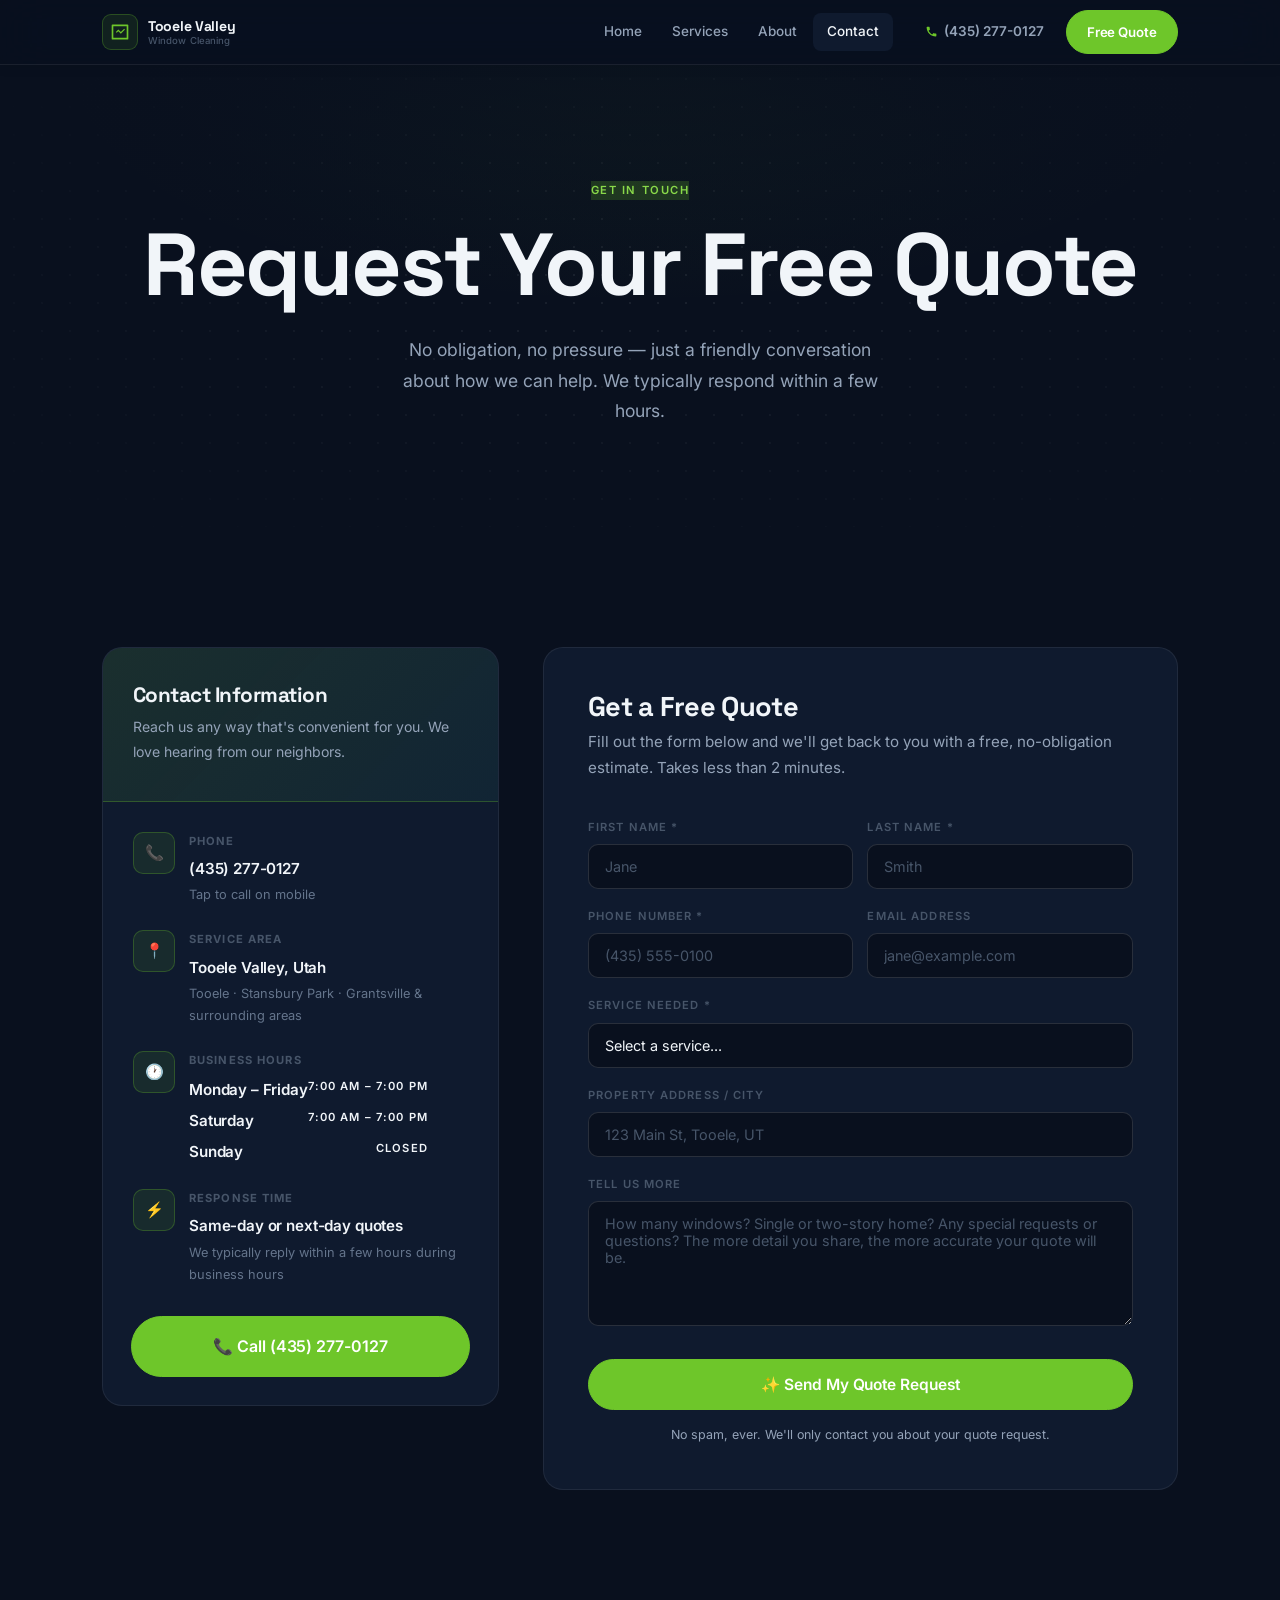
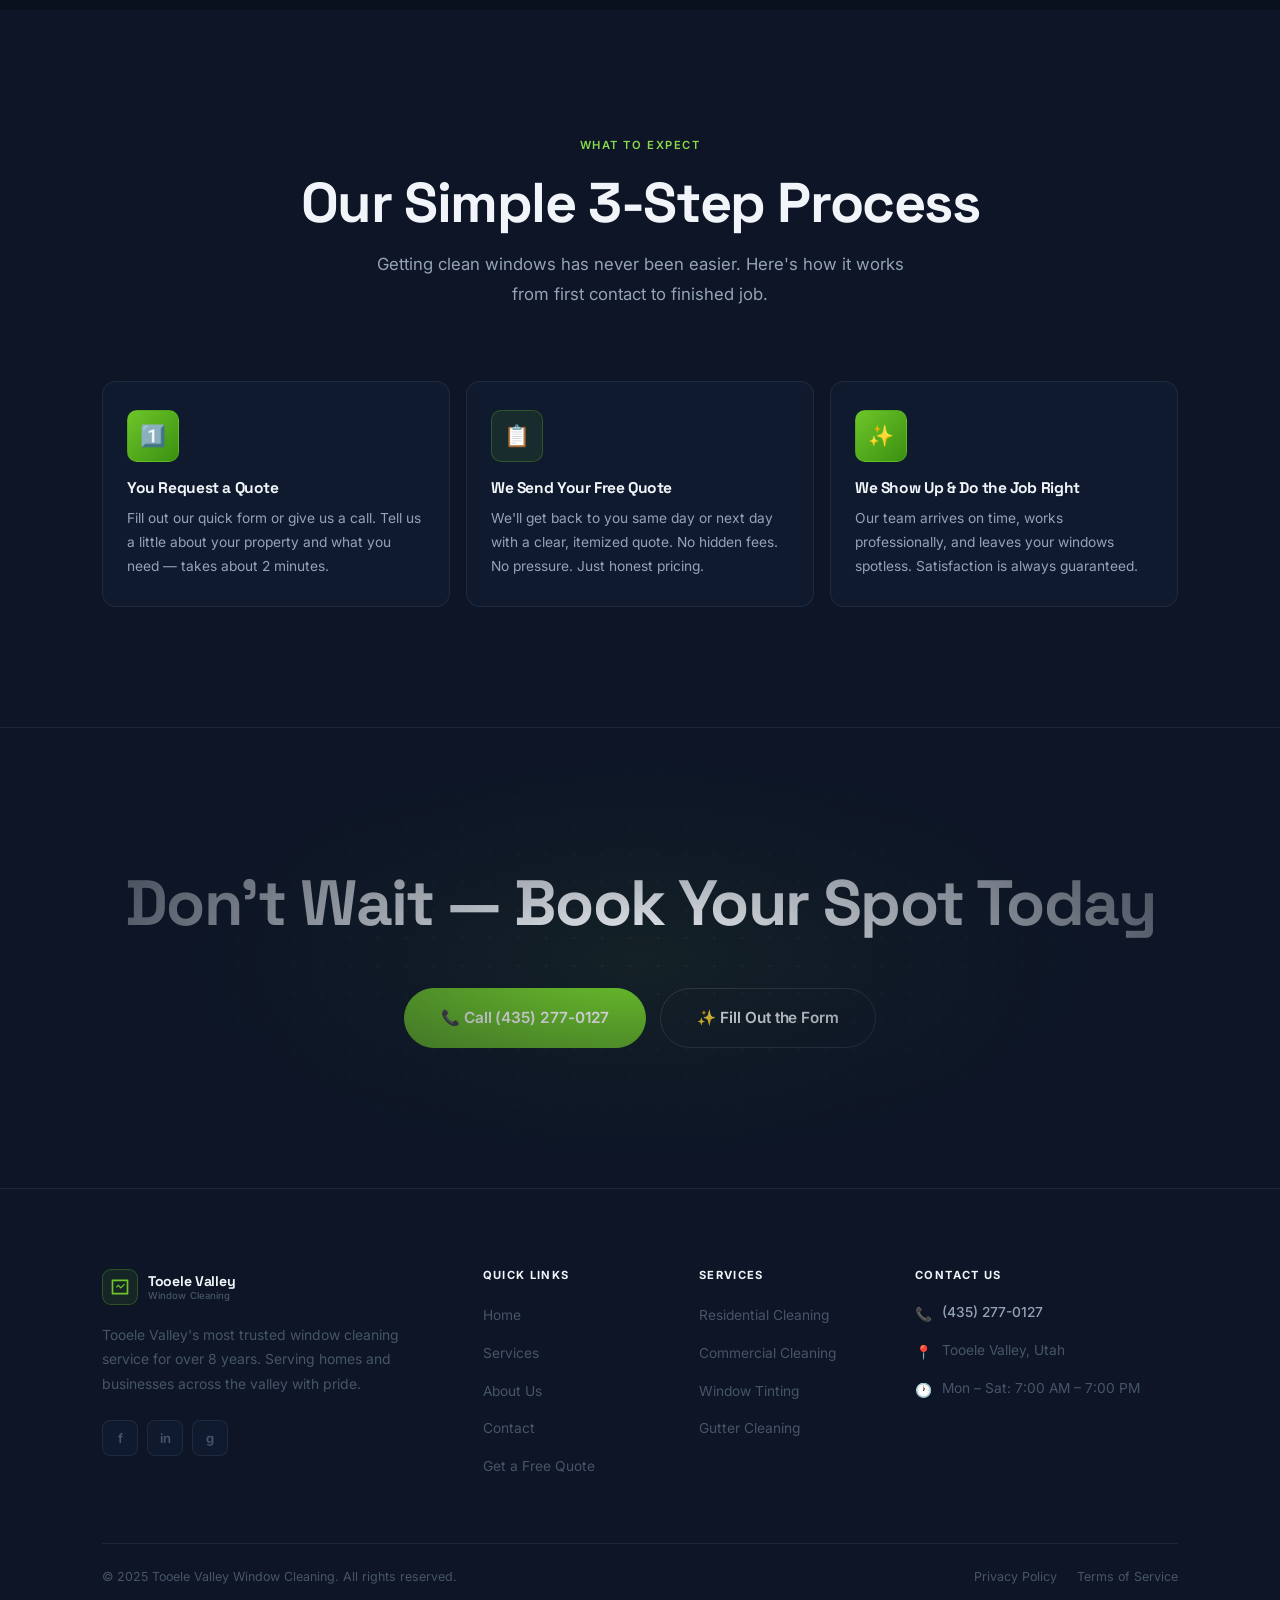
==== contact.html @ faf17f8b "Initial commit" ====
<!DOCTYPE html>
<html lang="en">
<head>
  <meta charset="UTF-8" />
  <meta name="viewport" content="width=device-width, initial-scale=1.0" />
  <title>Contact & Free Quote | Tooele Valley Window Cleaning</title>
  <meta name="description" content="Request a free window cleaning quote in Tooele Valley, Utah. Call (435) 277-0127 or fill out our quick form. Mon–Sat 7am–7pm. Licensed & insured." />
  <link rel="icon" type="image/svg+xml" href="favicon.svg" />
  <link rel="stylesheet" href="css/style.css" />
  <link rel="preconnect" href="https://fonts.googleapis.com" />
  <link rel="preconnect" href="https://fonts.gstatic.com" crossorigin />
  <link href="https://fonts.googleapis.com/css2?family=Space+Grotesk:wght@400;500;600;700&family=Inter:wght@300;400;500;600&display=swap" rel="stylesheet" />
</head>
<body>

  <!-- ============ NAVBAR ============ -->
  <header class="navbar">
    <div class="container nav-inner">
      <a href="index.html" class="nav-logo">
        <div class="logo-icon">
          <svg viewBox="0 0 24 24" xmlns="http://www.w3.org/2000/svg">
            <path d="M21 3H3a1 1 0 00-1 1v16a1 1 0 001 1h18a1 1 0 001-1V4a1 1 0 00-1-1zm-1 16H4V5h16v14zM7 12l3-3 3 3 4-4 1 1-5 5-3-3-2 2-1-1z"/>
          </svg>
        </div>
        <div class="logo-text">
          <span class="logo-name">Tooele Valley</span>
          <span class="logo-sub">Window Cleaning</span>
        </div>
      </a>

      <nav class="nav-links">
        <a href="index.html">Home</a>
        <a href="services.html">Services</a>
        <a href="about.html">About</a>
        <a href="contact.html" class="active">Contact</a>
      </nav>

      <div class="nav-cta">
        <a href="tel:4352770127" class="nav-phone">
          <svg viewBox="0 0 24 24"><path d="M6.6 10.8c1.4 2.8 3.8 5.1 6.6 6.6l2.2-2.2c.3-.3.7-.4 1-.2 1.1.4 2.3.6 3.6.6.6 0 1 .4 1 1V20c0 .6-.4 1-1 1-9.4 0-17-7.6-17-17 0-.6.4-1 1-1h3.5c.6 0 1 .4 1 1 0 1.3.2 2.5.6 3.6.1.3 0 .7-.2 1L6.6 10.8z"/></svg>
          (435) 277-0127
        </a>
        <a href="contact.html" class="btn btn-primary btn-sm">Free Quote</a>
      </div>

      <button class="hamburger" aria-label="Toggle menu">
        <span></span><span></span><span></span>
      </button>
    </div>

    <nav class="mobile-nav">
      <a href="index.html">Home</a>
      <a href="services.html">Services</a>
      <a href="about.html">About</a>
      <a href="contact.html" class="active">Contact</a>
      <div class="mobile-cta">
        <a href="contact.html" class="btn btn-primary">Get a Free Quote</a>
        <a href="tel:4352770127" class="btn btn-outline">📞 (435) 277-0127</a>
      </div>
    </nav>
  </header>

  <!-- ============ PAGE HERO ============ -->
  <section class="page-hero">
    <div class="container">
      <div class="label-tag" style="background:rgba(110,198,42,0.2);color:#89d94a;">Get in Touch</div>
      <h1>Request Your Free Quote</h1>
      <p>No obligation, no pressure — just a friendly conversation about how we can help. We typically respond within a few hours.</p>
    </div>
  </section>

  <!-- ============ CONTACT SECTION ============ -->
  <section class="section">
    <div class="container">
      <div class="contact-layout">

        <!-- Contact Info Card -->
        <div class="contact-info-card fade-up">
          <div class="contact-info-header">
            <h3>Contact Information</h3>
            <p>Reach us any way that's convenient for you. We love hearing from our neighbors.</p>
          </div>

          <div class="contact-info-body">

            <div class="contact-info-item">
              <div class="contact-info-icon">📞</div>
              <div class="contact-info-text">
                <strong>Phone</strong>
                <a href="tel:4352770127">(435) 277-0127</a>
                <div style="font-size:0.8rem;color:#64748b;margin-top:2px;">Tap to call on mobile</div>
              </div>
            </div>

            <div class="contact-info-item">
              <div class="contact-info-icon">📍</div>
              <div class="contact-info-text">
                <strong>Service Area</strong>
                <span>Tooele Valley, Utah</span>
                <div style="font-size:0.8rem;color:#64748b;margin-top:2px;">Tooele · Stansbury Park · Grantsville &amp; surrounding areas</div>
              </div>
            </div>

            <div class="contact-info-item">
              <div class="contact-info-icon">🕐</div>
              <div class="contact-info-text">
                <strong>Business Hours</strong>
                <ul class="contact-hours-list" style="margin-top:6px;">
                  <li><span>Monday – Friday</span> <strong>7:00 AM – 7:00 PM</strong></li>
                  <li><span>Saturday</span> <strong>7:00 AM – 7:00 PM</strong></li>
                  <li><span>Sunday</span> <strong>Closed</strong></li>
                </ul>
              </div>
            </div>

            <div class="contact-info-item">
              <div class="contact-info-icon">⚡</div>
              <div class="contact-info-text">
                <strong>Response Time</strong>
                <span>Same-day or next-day quotes</span>
                <div style="font-size:0.8rem;color:#64748b;margin-top:2px;">We typically reply within a few hours during business hours</div>
              </div>
            </div>

          </div>

          <!-- Quick call CTA -->
          <div style="padding:0 28px 28px;">
            <a href="tel:4352770127" class="btn btn-primary" style="width:100%;justify-content:center;font-size:1rem;padding:16px;">
              📞 Call (435) 277-0127
            </a>
          </div>
        </div>

        <!-- Quote Form -->
        <div class="contact-form-card fade-up">
          <h3>Get a Free Quote</h3>
          <p>Fill out the form below and we'll get back to you with a free, no-obligation estimate. Takes less than 2 minutes.</p>

          <form id="quoteForm" novalidate>

            <div class="form-row">
              <div class="form-group">
                <label for="firstName">First Name *</label>
                <input type="text" id="firstName" name="firstName" placeholder="Jane" required />
              </div>
              <div class="form-group">
                <label for="lastName">Last Name *</label>
                <input type="text" id="lastName" name="lastName" placeholder="Smith" required />
              </div>
            </div>

            <div class="form-row">
              <div class="form-group">
                <label for="phone">Phone Number *</label>
                <input type="tel" id="phone" name="phone" placeholder="(435) 555-0100" required />
              </div>
              <div class="form-group">
                <label for="email">Email Address</label>
                <input type="email" id="email" name="email" placeholder="jane@example.com" />
              </div>
            </div>

            <div class="form-group">
              <label for="service">Service Needed *</label>
              <select id="service" name="service" required>
                <option value="" disabled selected>Select a service...</option>
                <option value="residential">Residential Window Cleaning</option>
                <option value="commercial">Commercial Window Cleaning</option>
                <option value="tinting">Window Tinting</option>
                <option value="gutters">Gutter Cleaning</option>
                <option value="multiple">Multiple Services</option>
                <option value="other">Not Sure / Other</option>
              </select>
            </div>

            <div class="form-group">
              <label for="address">Property Address / City</label>
              <input type="text" id="address" name="address" placeholder="123 Main St, Tooele, UT" />
            </div>

            <div class="form-group">
              <label for="message">Tell Us More</label>
              <textarea id="message" name="message" placeholder="How many windows? Single or two-story home? Any special requests or questions? The more detail you share, the more accurate your quote will be."></textarea>
            </div>

            <button type="submit" class="btn btn-primary form-submit">
              ✨ Send My Quote Request
            </button>

            <p style="font-size:0.78rem;color:#94a3b8;text-align:center;margin-top:14px;">
              No spam, ever. We'll only contact you about your quote request.
            </p>

          </form>

          <!-- Success Message -->
          <div id="formSuccess" class="form-success">
            <div class="success-icon">✓</div>
            <h3>Quote Request Sent!</h3>
            <p>Thanks for reaching out! We've received your request and will get back to you within a few hours during business hours.</p>
            <p style="margin-top:12px;">Or if you'd prefer to talk right now:</p>
            <a href="tel:4352770127" class="btn btn-primary btn-lg" style="margin-top:16px;">📞 Call (435) 277-0127</a>
          </div>
        </div>

      </div>
    </div>
  </section>

  <!-- ============ WHY CONTACT US ============ -->
  <section class="section section-alt">
    <div class="container">
      <div class="section-header fade-up">
        <div class="label-tag">What to Expect</div>
        <h2>Our Simple 3-Step Process</h2>
        <p>Getting clean windows has never been easier. Here's how it works from first contact to finished job.</p>
      </div>

      <div class="features-grid" style="grid-template-columns: repeat(3, 1fr);">
        <div class="feature-card fade-up fade-up-delay-1">
          <div class="feature-icon" style="background:linear-gradient(135deg,#6ec62a,#3a9010);">1️⃣</div>
          <h3>You Request a Quote</h3>
          <p>Fill out our quick form or give us a call. Tell us a little about your property and what you need — takes about 2 minutes.</p>
        </div>
        <div class="feature-card fade-up fade-up-delay-2">
          <div class="feature-icon">📋</div>
          <h3>We Send Your Free Quote</h3>
          <p>We'll get back to you same day or next day with a clear, itemized quote. No hidden fees. No pressure. Just honest pricing.</p>
        </div>
        <div class="feature-card fade-up fade-up-delay-3">
          <div class="feature-icon" style="background:linear-gradient(135deg,#6ec62a,#3a9010);">✨</div>
          <h3>We Show Up &amp; Do the Job Right</h3>
          <p>Our team arrives on time, works professionally, and leaves your windows spotless. Satisfaction is always guaranteed.</p>
        </div>
      </div>
    </div>
  </section>

  <!-- ============ CTA BANNER ============ -->
  <section class="cta-banner">
    <div class="container">
      <div class="fade-up">
        <h2>Don't Wait — Book Your Spot Today</h2>
        <p>Our schedule fills up fast, especially in spring and fall. Lock in your cleaning now and enjoy crystal-clear windows all season long.</p>
        <div class="cta-buttons">
          <a href="tel:4352770127" class="btn btn-primary btn-lg">📞 Call (435) 277-0127</a>
          <a href="#quoteForm" class="btn btn-secondary btn-lg">✨ Fill Out the Form</a>
        </div>
      </div>
    </div>
  </section>

  <!-- ============ FOOTER ============ -->
  <footer class="footer">
    <div class="container">
      <div class="footer-grid">
        <div class="footer-brand">
          <a href="index.html" class="nav-logo">
            <div class="logo-icon">
              <svg viewBox="0 0 24 24" xmlns="http://www.w3.org/2000/svg">
                <path d="M21 3H3a1 1 0 00-1 1v16a1 1 0 001 1h18a1 1 0 001-1V4a1 1 0 00-1-1zm-1 16H4V5h16v14zM7 12l3-3 3 3 4-4 1 1-5 5-3-3-2 2-1-1z"/>
              </svg>
            </div>
            <div class="logo-text">
              <span class="logo-name">Tooele Valley</span>
              <span class="logo-sub">Window Cleaning</span>
            </div>
          </a>
          <p>Tooele Valley's most trusted window cleaning service for over 8 years. Serving homes and businesses across the valley with pride.</p>
          <div class="footer-social">
            <a href="#" aria-label="Facebook">f</a>
            <a href="#" aria-label="Instagram">in</a>
            <a href="#" aria-label="Google">g</a>
          </div>
        </div>

        <div class="footer-col">
          <h4>Quick Links</h4>
          <ul class="footer-links">
            <li><a href="index.html">Home</a></li>
            <li><a href="services.html">Services</a></li>
            <li><a href="about.html">About Us</a></li>
            <li><a href="contact.html">Contact</a></li>
            <li><a href="contact.html">Get a Free Quote</a></li>
          </ul>
        </div>

        <div class="footer-col">
          <h4>Services</h4>
          <ul class="footer-links">
            <li><a href="services.html#residential">Residential Cleaning</a></li>
            <li><a href="services.html#commercial">Commercial Cleaning</a></li>
            <li><a href="services.html#tinting">Window Tinting</a></li>
            <li><a href="services.html#gutters">Gutter Cleaning</a></li>
          </ul>
        </div>

        <div class="footer-col">
          <h4>Contact Us</h4>
          <ul class="footer-contact-list">
            <li class="footer-contact-item">
              <span class="icon">📞</span>
              <span><a href="tel:4352770127">(435) 277-0127</a></span>
            </li>
            <li class="footer-contact-item">
              <span class="icon">📍</span>
              <span>Tooele Valley, Utah</span>
            </li>
            <li class="footer-contact-item">
              <span class="icon">🕐</span>
              <span>Mon – Sat: 7:00 AM – 7:00 PM</span>
            </li>
          </ul>
        </div>
      </div>
    </div>

    <div class="footer-bottom">
      <div class="container footer-bottom-inner">
        <p>© 2025 Tooele Valley Window Cleaning. All rights reserved.</p>
        <div class="footer-bottom-links">
          <a href="#">Privacy Policy</a>
          <a href="#">Terms of Service</a>
        </div>
      </div>
    </div>
  </footer>

  <a href="tel:4352770127" class="float-call-btn" aria-label="Call us now">📞</a>

  <script src="js/main.js"></script>
</body>
</html>
---- css/style.css ----
/* ================================================
   TOOELE VALLEY WINDOW CLEANING
   Patchwebdesign.org-inspired redesign
   Dark mode · Space Grotesk · Lime accent · Dot grid
   ================================================ */

@import url('https://fonts.googleapis.com/css2?family=Space+Grotesk:wght@400;500;600;700&family=Inter:wght@300;400;500;600&display=swap');

/* ================================================
   VARIABLES
   ================================================ */
:root {
  /* Dark backgrounds */
  --bg:       #09101e;
  --bg-2:     #0d1526;
  --card:     #0f1a2e;
  --card-h:   #141f38;
  --card-2:   #111928;

  /* Borders */
  --b:        rgba(255,255,255,0.07);
  --b-h:      rgba(255,255,255,0.13);
  --b-lime:   rgba(110,198,42,0.28);

  /* Text */
  --t1:       #f1f5f9;
  --t2:       #94a3b8;
  --t3:       #475569;

  /* Lime accent */
  --lime:     #6ec62a;
  --lime-l:   #89d94a;
  --lime-d:   #58a01f;
  --lime-10:  rgba(110,198,42,0.10);
  --lime-20:  rgba(110,198,42,0.20);

  /* Shadows */
  --sh:       0 4px 24px rgba(0,0,0,0.5);
  --sh-lg:    0 16px 48px rgba(0,0,0,0.6);

  /* Misc */
  --ease:     cubic-bezier(0.4,0,0.2,1);
  --t:        all 0.2s var(--ease);
  --r:        10px;
  --r-lg:     14px;
  --r-xl:     20px;
}

/* ================================================
   RESET & BASE
   ================================================ */
*, *::before, *::after { box-sizing: border-box; margin: 0; padding: 0; }
html { scroll-behavior: smooth; }
body {
  font-family: 'Inter', -apple-system, sans-serif;
  font-size: 16px;
  line-height: 1.72;
  color: var(--t2);
  background: var(--bg);
  overflow-x: hidden;
  -webkit-font-smoothing: antialiased;
}
img { max-width: 100%; display: block; }
a { text-decoration: none; color: inherit; }
ul { list-style: none; }

/* ================================================
   TYPOGRAPHY
   ================================================ */
h1, h2, h3, h4 {
  font-family: 'Space Grotesk', sans-serif;
  font-weight: 700;
  line-height: 1.12;
  letter-spacing: -0.025em;
  color: var(--t1);
}

h1 { font-size: clamp(2.6rem, 7vw, 5.5rem); }
h2 { font-size: clamp(1.9rem, 4.5vw, 3.5rem); }
h3 { font-size: clamp(1.1rem, 2vw, 1.35rem); }

p { color: var(--t2); line-height: 1.75; }

/* Gradient headline text — lime to teal */
.grad {
  background: linear-gradient(135deg, #89d94a 0%, #6ec62a 40%, #34d399 100%);
  -webkit-background-clip: text;
  -webkit-text-fill-color: transparent;
  background-clip: text;
}

/* ================================================
   LAYOUT
   ================================================ */
.container { max-width: 1140px; margin: 0 auto; padding: 0 32px; }

.section     { padding: 120px 0; }
.section-alt { background: var(--bg-2); }

.section-header {
  text-align: center;
  margin-bottom: 72px;
}
.section-header h2 { margin-bottom: 16px; }
.section-header p  { font-size: 1.05rem; max-width: 540px; margin: 0 auto; }

/* Eyebrow */
.label-tag {
  display: inline-block;
  font-family: 'Inter', sans-serif;
  font-size: 0.7rem;
  font-weight: 600;
  letter-spacing: 0.14em;
  text-transform: uppercase;
  color: var(--lime-l);
  margin-bottom: 16px;
}

/* Dot-grid pattern (reusable) */
.dot-grid {
  background-image: radial-gradient(circle, rgba(255,255,255,0.08) 1px, transparent 1px);
  background-size: 28px 28px;
}

/* ================================================
   BUTTONS
   ================================================ */
.btn {
  display: inline-flex;
  align-items: center;
  gap: 8px;
  padding: 13px 26px;
  border-radius: 50px;
  font-family: 'Inter', sans-serif;
  font-size: 0.9rem;
  font-weight: 600;
  cursor: pointer;
  border: 1px solid transparent;
  transition: var(--t);
  white-space: nowrap;
  letter-spacing: -0.005em;
}

.btn-primary {
  background: var(--lime);
  color: #fff !important;
  border-color: var(--lime);
}
.btn-primary:hover {
  background: var(--lime-d);
  border-color: var(--lime-d);
  transform: translateY(-2px);
  box-shadow: 0 8px 28px rgba(110,198,42,0.38);
}

.btn-secondary {
  background: transparent;
  color: var(--t1) !important;
  border-color: var(--b-h);
}
.btn-secondary:hover {
  background: var(--card-h);
  border-color: rgba(255,255,255,0.22);
  transform: translateY(-2px);
}

.btn-outline {
  background: transparent;
  color: var(--t1) !important;
  border-color: var(--b-h);
}
.btn-outline:hover {
  background: var(--card);
  border-color: rgba(255,255,255,0.22);
  transform: translateY(-2px);
}

.btn-navy {
  background: var(--card);
  color: var(--t1) !important;
  border-color: var(--b-h);
}
.btn-navy:hover {
  background: var(--card-h);
  border-color: var(--b-lime);
  transform: translateY(-2px);
}

.btn-lg  { padding: 16px 36px; font-size: 0.96rem; }
.btn-sm  { padding: 10px 20px; font-size: 0.83rem; }

/* ================================================
   NAVBAR — frosted glass dark
   ================================================ */
.navbar {
  position: sticky;
  top: 0;
  z-index: 1000;
  background: rgba(9,16,30,0.82);
  backdrop-filter: blur(24px) saturate(1.8);
  -webkit-backdrop-filter: blur(24px) saturate(1.8);
  border-bottom: 1px solid var(--b);
  transition: var(--t);
}

.nav-inner {
  display: flex;
  align-items: center;
  height: 64px;
  gap: 20px;
}

.nav-logo { display: flex; align-items: center; gap: 10px; flex-shrink: 0; margin-right: auto; }

.logo-icon {
  width: 36px; height: 36px;
  background: var(--lime-10);
  border: 1px solid var(--b-lime);
  border-radius: 9px;
  display: flex; align-items: center; justify-content: center;
  flex-shrink: 0;
  transition: var(--t);
}
.logo-icon:hover { background: var(--lime-20); }
.logo-icon svg { width: 20px; height: 20px; fill: var(--lime); }

.logo-text { display: flex; flex-direction: column; line-height: 1.15; }
.logo-name { font-family: 'Space Grotesk', sans-serif; font-size: 0.88rem; font-weight: 700; color: var(--t1); letter-spacing: -0.02em; }
.logo-sub  { font-size: 0.6rem; font-weight: 500; color: var(--t3); letter-spacing: 0.01em; }

.nav-links { display: flex; align-items: center; gap: 2px; }
.nav-links a {
  padding: 7px 14px;
  border-radius: 8px;
  font-size: 0.845rem;
  font-weight: 500;
  color: var(--t2);
  transition: var(--t);
}
.nav-links a:hover, .nav-links a.active { color: var(--t1); background: var(--card); }

.nav-cta { display: flex; align-items: center; gap: 10px; flex-shrink: 0; }

.nav-phone {
  display: flex; align-items: center; gap: 6px;
  font-size: 0.845rem; font-weight: 600; color: var(--t2);
  padding: 7px 12px; border-radius: 8px; transition: var(--t);
}
.nav-phone:hover { color: var(--t1); background: var(--card); }
.nav-phone svg { width: 13px; height: 13px; fill: var(--lime); flex-shrink: 0; }

/* Hamburger */
.hamburger { display: none; flex-direction: column; gap: 5px; cursor: pointer; padding: 8px; border-radius: 8px; background: none; border: none; }
.hamburger span { display: block; width: 22px; height: 2px; background: var(--t2); border-radius: 2px; transition: var(--t); }
.hamburger.open span:nth-child(1) { transform: translateY(7px) rotate(45deg); }
.hamburger.open span:nth-child(2) { opacity: 0; }
.hamburger.open span:nth-child(3) { transform: translateY(-7px) rotate(-45deg); }

/* Mobile nav */
.mobile-nav {
  display: none;
  background: var(--bg);
  border-top: 1px solid var(--b);
  padding: 10px 0 20px;
}
.mobile-nav.open { display: block; }
.mobile-nav a { display: block; padding: 12px 32px; font-size: 0.95rem; font-weight: 500; color: var(--t2); transition: var(--t); }
.mobile-nav a:hover, .mobile-nav a.active { color: var(--t1); background: var(--card); }
.mobile-cta { padding: 14px 20px 0; margin-top: 8px; border-top: 1px solid var(--b); display: flex; flex-direction: column; gap: 10px; }
.mobile-cta a.btn { justify-content: center; }

/* ================================================
   HERO — dot grid · lime glow · full dark
   ================================================ */
.hero {
  position: relative;
  background: var(--bg);
  padding: 160px 0 140px;
  text-align: center;
  overflow: hidden;
  /* Dot grid */
  background-image: radial-gradient(circle, rgba(255,255,255,0.08) 1px, transparent 1px);
  background-size: 28px 28px;
}

/* Fade-out mask on dot grid */
.hero::after {
  content: '';
  position: absolute;
  inset: 0;
  background: radial-gradient(ellipse 85% 85% at 50% 50%, transparent 0%, var(--bg) 75%);
  pointer-events: none;
}

/* Lime radial glow */
.hero::before {
  content: '';
  position: absolute;
  top: -5%;
  left: 50%;
  transform: translateX(-50%);
  width: 900px;
  height: 600px;
  background: radial-gradient(ellipse at center, rgba(110,198,42,0.09) 0%, transparent 65%);
  pointer-events: none;
  z-index: 1;
}

.hero-content {
  display: flex !important;
  flex-direction: column !important;
  align-items: center !important;
  position: relative;
  z-index: 2;
}

.hero-visual { display: none !important; }
.hero-text   { width: 100%; max-width: 960px; margin: 0 auto; }

/* Pulsing badge */
.hero-badge {
  display: inline-flex;
  align-items: center;
  gap: 8px;
  background: var(--lime-10);
  border: 1px solid var(--b-lime);
  border-radius: 50px;
  padding: 6px 14px;
  font-family: 'Inter', sans-serif;
  font-size: 0.72rem;
  font-weight: 600;
  letter-spacing: 0.12em;
  text-transform: uppercase;
  color: var(--lime-l);
  margin-bottom: 36px;
}

.hero-badge::before {
  content: '';
  width: 6px; height: 6px;
  background: var(--lime);
  border-radius: 50%;
  flex-shrink: 0;
  animation: pulse 2.5s ease-in-out infinite;
}

@keyframes pulse {
  0%, 100% { opacity: 1; transform: scale(1); }
  50%       { opacity: 0.3; transform: scale(0.85); }
}

.hero-text h1 {
  color: var(--t1);
  margin-bottom: 26px;
  font-size: clamp(2.8rem, 8vw, 6rem);
}

.hero-text p {
  color: var(--t2);
  font-size: clamp(1rem, 1.8vw, 1.18rem);
  max-width: 500px;
  margin: 0 auto 48px;
}

.hero-buttons { display: flex; gap: 14px; justify-content: center; flex-wrap: wrap; }

/* Benefit badges row */
.hero-badges-row {
  display: flex;
  align-items: center;
  justify-content: center;
  gap: 12px;
  flex-wrap: wrap;
  margin-top: 52px;
}

.hero-badge-pill {
  display: inline-flex;
  align-items: center;
  gap: 8px;
  background: var(--card);
  border: 1px solid var(--b);
  border-radius: 50px;
  padding: 8px 16px;
  font-size: 0.82rem;
  font-weight: 500;
  color: var(--t2);
  transition: var(--t);
}
.hero-badge-pill:hover { border-color: var(--b-lime); color: var(--t1); }
.hero-badge-pill .dot  { width: 6px; height: 6px; background: var(--lime); border-radius: 50%; flex-shrink: 0; }

/* Stats strip */
.hero-stats {
  display: flex;
  justify-content: center;
  gap: 0;
  margin-top: 64px;
  padding-top: 44px;
  border-top: 1px solid var(--b);
  flex-wrap: wrap;
}

.hero-stat { text-align: center; padding: 0 48px; position: relative; }

.hero-stat + .hero-stat::before {
  content: '';
  position: absolute; left: 0; top: 15%; height: 70%; width: 1px;
  background: var(--b);
}

.hero-stat .num {
  display: block;
  font-family: 'Space Grotesk', sans-serif;
  font-size: 2.4rem; font-weight: 700;
  color: var(--t1);
  letter-spacing: -0.04em;
  line-height: 1;
  margin-bottom: 6px;
}

.hero-stat .lbl {
  font-size: 0.7rem; font-weight: 600;
  color: var(--t3);
  letter-spacing: 0.12em;
  text-transform: uppercase;
}

/* ================================================
   TICKER
   ================================================ */
.ticker-section {
  background: var(--bg-2);
  border-top: 1px solid var(--b);
  border-bottom: 1px solid var(--b);
  padding: 16px 0;
  overflow: hidden;
}

.ticker-track {
  display: flex; gap: 0;
  animation: ticker 30s linear infinite;
  width: max-content;
}
.ticker-track:hover { animation-play-state: paused; }

@keyframes ticker {
  0%   { transform: translateX(0); }
  100% { transform: translateX(-50%); }
}

.ticker-item {
  display: flex; align-items: center; gap: 12px;
  padding: 0 36px;
  font-family: 'Inter', sans-serif;
  font-size: 0.78rem; font-weight: 600;
  color: var(--t3);
  letter-spacing: 0.08em;
  text-transform: uppercase;
  white-space: nowrap;
}

.ticker-dot { width: 4px; height: 4px; background: var(--lime); border-radius: 50%; flex-shrink: 0; }

/* ================================================
   WHY CHOOSE US — numbered rows on dark
   ================================================ */
.features-list {
  display: flex;
  flex-direction: column;
  border-top: 1px solid var(--b);
}

.feature-row {
  display: grid;
  grid-template-columns: 72px 1fr 52px;
  align-items: center;
  gap: 36px;
  padding: 44px 0;
  border-bottom: 1px solid var(--b);
  transition: var(--t);
  border-radius: 0;
}

.feature-row:hover {
  background: var(--card);
  padding-left: 28px;
  padding-right: 28px;
  margin: 0 -28px;
  border-radius: var(--r-lg);
  border-color: transparent;
}

.feature-row-num {
  font-family: 'Space Grotesk', sans-serif;
  font-size: 0.8rem;
  font-weight: 700;
  color: var(--lime);
  letter-spacing: 0.06em;
}

.feature-row-body h3 { margin-bottom: 8px; color: var(--t1); font-size: 1.3rem; }
.feature-row-body p  { font-size: 0.95rem; max-width: 600px; }

.feature-row-icon { font-size: 1.8rem; text-align: right; opacity: 0.7; transition: var(--t); }
.feature-row:hover .feature-row-icon { opacity: 1; }

/* Old card style kept for about page inline usage */
.feature-card {
  background: var(--card);
  border-radius: var(--r-lg);
  padding: 28px 24px;
  border: 1px solid var(--b);
  transition: var(--t);
}
.feature-card:hover {
  background: var(--card-h);
  border-color: var(--b-lime);
  transform: translateY(-3px);
}
.feature-icon {
  width: 52px; height: 52px;
  background: var(--lime-10);
  border: 1px solid var(--b-lime);
  border-radius: var(--r);
  display: flex; align-items: center; justify-content: center;
  margin-bottom: 18px; font-size: 1.3rem; transition: var(--t);
}
.feature-card:hover .feature-icon { background: var(--lime-20); }
.feature-card h3 { font-size: 0.97rem; margin-bottom: 8px; }
.feature-card p  { font-size: 0.86rem; }
.features-grid { display: grid; grid-template-columns: repeat(4,1fr); gap: 16px; }

/* ================================================
   SERVICES PREVIEW — dark cards with lime overlay
   ================================================ */
.services-grid {
  display: grid;
  grid-template-columns: repeat(4, 1fr);
  gap: 16px;
}

.service-card {
  background: var(--card);
  border-radius: var(--r-xl);
  border: 1px solid var(--b);
  overflow: hidden;
  transition: var(--t);
  position: relative;
}

.service-card::before {
  content: '';
  position: absolute;
  inset: 0;
  opacity: 0;
  border-radius: inherit;
  transition: opacity 0.25s var(--ease);
  pointer-events: none;
  z-index: 1;
}

.service-card:nth-child(1)::before { background: linear-gradient(135deg, rgba(110,198,42,0.14), rgba(52,211,153,0.05)); }
.service-card:nth-child(2)::before { background: linear-gradient(135deg, rgba(99,102,241,0.14), rgba(139,92,246,0.05)); }
.service-card:nth-child(3)::before { background: linear-gradient(135deg, rgba(20,184,166,0.14), rgba(59,130,246,0.05)); }
.service-card:nth-child(4)::before { background: linear-gradient(135deg, rgba(251,146,60,0.14), rgba(239,68,68,0.05)); }

.service-card:hover {
  border-color: var(--b-h);
  transform: translateY(-4px);
  box-shadow: var(--sh);
}
.service-card:hover::before { opacity: 1; }

.service-card-img {
  height: 120px;
  display: flex; align-items: center; justify-content: center;
  font-size: 2.6rem;
  background: var(--card-2);
  border-bottom: 1px solid var(--b);
  position: relative; z-index: 2;
}

/* Remove any color variants */
.service-card-img.residential,
.service-card-img.commercial,
.service-card-img.tinting,
.service-card-img.gutters { background: var(--card-2); }

.service-card-body { padding: 22px 20px; position: relative; z-index: 2; }
.service-card-body h3 { font-size: 0.95rem; margin-bottom: 8px; color: var(--t1); }
.service-card-body p  { font-size: 0.84rem; line-height: 1.65; margin-bottom: 14px; }

.service-link {
  display: inline-flex; align-items: center; gap: 4px;
  font-size: 0.82rem; font-weight: 600; color: var(--lime);
  transition: var(--t);
}
.service-link:hover { gap: 8px; color: var(--lime-l); }

/* ================================================
   BEFORE & AFTER
   ================================================ */
.before-after-section {
  background: var(--bg-2);
  border-top: 1px solid var(--b);
  border-bottom: 1px solid var(--b);
  padding: 120px 0;
}

.before-after-section .section-header h2 { color: var(--t1); }
.before-after-section .section-header p  { color: var(--t2); }

.ba-grid {
  display: grid;
  grid-template-columns: 1fr 1fr;
  gap: 20px;
  max-width: 820px;
  margin: 0 auto 52px;
}

.ba-card {
  border-radius: var(--r-xl);
  overflow: hidden;
  border: 1px solid var(--b);
  transition: var(--t);
}
.ba-card:hover {
  border-color: var(--b-h);
  transform: translateY(-4px);
  box-shadow: var(--sh-lg);
}

.ba-card-img {
  height: 240px;
  display: flex; align-items: stretch;
  position: relative; overflow: hidden;
}

.ba-card-img.dirty {
  background: linear-gradient(160deg, #3a3a3a, #242424, #4a3a2a);
}
.ba-card-img.dirty::before {
  content: '';
  position: absolute; inset: 0;
  background: repeating-linear-gradient(80deg, transparent, transparent 18px, rgba(80,60,30,0.22) 19px, transparent 20px);
}
.ba-card-img.dirty::after {
  content: '';
  position: absolute; inset: 0;
  background: repeating-linear-gradient(170deg, transparent, transparent 26px, rgba(60,44,26,0.16) 27px, transparent 28px);
}

.ba-card-img.clean {
  background: linear-gradient(160deg, #92cce8, #bae4f8, #dcf2ff);
}
.ba-card-img.clean::before {
  content: '';
  position: absolute; top: 22px; left: 28px;
  width: 48px; height: 10px;
  background: rgba(255,255,255,0.65);
  border-radius: 8px;
  transform: rotate(-18deg);
}
.ba-card-img.clean::after {
  content: '';
  position: absolute; top: 46px; left: 52px;
  width: 32px; height: 7px;
  background: rgba(255,255,255,0.45);
  border-radius: 6px;
  transform: rotate(-18deg);
}

.ba-label {
  position: absolute; bottom: 0; left: 0; right: 0;
  display: flex; align-items: center; justify-content: center;
  padding: 11px;
  font-size: 0.74rem; font-weight: 700; letter-spacing: 0.1em; text-transform: uppercase;
  z-index: 2;
}
.ba-label.before { background: rgba(20,10,0,0.72); color: #ffcc88; }
.ba-label.after  { background: rgba(9,16,30,0.75); color: var(--lime-l); }

.ba-window-art {
  position: relative; z-index: 2;
  display: grid; grid-template-columns: 1fr 1fr;
  gap: 10px; padding: 20px;
  width: 100%;
}
.ba-pane { border-radius: 7px; border: 2px solid rgba(255,255,255,0.12); }
.dirty .ba-pane { background: rgba(80,60,40,0.4); }
.clean .ba-pane { background: rgba(185,230,255,0.48); border-color: rgba(255,255,255,0.4); }

.ba-card-label {
  padding: 16px 20px;
  display: flex; align-items: center; gap: 12px;
  border-top: 1px solid var(--b);
  background: var(--card);
}
.ba-card-label .icon { font-size: 1.25rem; }
.ba-card-label .info strong { display: block; font-size: 0.88rem; font-weight: 700; color: var(--t1); margin-bottom: 2px; }
.ba-card-label .info span  { font-size: 0.77rem; color: var(--t3); }

/* ================================================
   REVIEWS — featured + grid (dark)
   ================================================ */
.review-featured {
  background: var(--card);
  border: 1px solid var(--b);
  border-radius: var(--r-xl);
  padding: 52px 56px;
  margin-bottom: 20px;
  position: relative;
  overflow: hidden;
  transition: var(--t);
}
.review-featured:hover { border-color: var(--b-lime); background: var(--card-h); }

.review-featured-quote {
  position: absolute;
  top: -20px; left: 36px;
  font-size: 10rem; line-height: 1;
  color: rgba(110,198,42,0.07);
  font-family: Georgia, serif; font-weight: 900;
  pointer-events: none; user-select: none;
}

.review-featured .stars { margin-bottom: 20px; }
.stars { display: flex; gap: 3px; }
.stars span { color: #fbbf24; font-size: 0.88rem; }

.review-featured-text {
  font-size: clamp(1rem, 1.8vw, 1.22rem);
  color: var(--t1);
  line-height: 1.68;
  position: relative;
  margin-bottom: 28px;
}

.review-featured-footer {
  display: flex; align-items: center; gap: 13px;
}

/* Supporting reviews grid */
.reviews-grid {
  display: grid;
  grid-template-columns: repeat(4, 1fr);
  gap: 16px;
}

.review-card {
  background: var(--card);
  border-radius: var(--r-lg);
  padding: 26px 22px;
  border: 1px solid var(--b);
  transition: var(--t);
  display: flex; flex-direction: column; gap: 16px;
}
.review-card:hover {
  background: var(--card-h);
  border-color: var(--b-lime);
  transform: translateY(-3px);
  box-shadow: var(--sh);
}

.review-text {
  font-size: 0.87rem; color: var(--t2);
  line-height: 1.72; flex: 1;
  font-style: italic; position: relative; padding-top: 6px;
}
.review-text::before {
  content: '\201C';
  position: absolute; top: -20px; left: -3px;
  font-size: 3.2rem; color: var(--lime);
  font-style: normal; font-weight: 900; line-height: 1;
  font-family: Georgia, serif;
}

.reviewer { display: flex; align-items: center; gap: 11px; padding-top: 14px; border-top: 1px solid var(--b); }

.reviewer-avatar {
  width: 40px; height: 40px;
  border-radius: 50%;
  display: flex; align-items: center; justify-content: center;
  font-size: 0.82rem; font-weight: 700; color: #fff; flex-shrink: 0;
}
.avatar-1 { background: linear-gradient(135deg,#6ec62a,#3a9010); }
.avatar-2 { background: linear-gradient(135deg,#6366f1,#4f46e5); }
.avatar-3 { background: linear-gradient(135deg,#f59e0b,#d97706); }
.avatar-4 { background: linear-gradient(135deg,#ec4899,#be185d); }
.avatar-5 { background: linear-gradient(135deg,#8b5cf6,#6d28d9); }

.reviewer-info strong { display: block; font-size: 0.85rem; font-weight: 700; color: var(--t1); letter-spacing: -0.01em; }
.reviewer-info span   { font-size: 0.74rem; color: var(--t3); }

.reviews-bottom { text-align: center; margin-top: 52px; display: flex; flex-direction: column; align-items: center; gap: 10px; }
.reviews-bottom .overall { display: flex; align-items: center; gap: 12px; font-size: 0.9rem; color: var(--t2); }
.reviews-bottom .overall strong { font-family: 'Space Grotesk', sans-serif; font-size: 1.5rem; font-weight: 700; color: var(--t1); letter-spacing: -0.03em; }

/* ================================================
   CTA BANNER
   ================================================ */
.cta-banner {
  background: var(--bg-2);
  border-top: 1px solid var(--b);
  padding: 140px 0;
  text-align: center;
  position: relative;
  overflow: hidden;
  background-image: radial-gradient(circle, rgba(255,255,255,0.05) 1px, transparent 1px);
  background-size: 28px 28px;
}

.cta-banner::before {
  content: '';
  position: absolute; inset: 0;
  background: radial-gradient(ellipse 60% 90% at 50% 50%, rgba(110,198,42,0.07) 0%, transparent 70%);
  pointer-events: none;
}

.cta-banner::after {
  content: '';
  position: absolute; inset: 0;
  background: radial-gradient(ellipse 80% 80% at 50% 50%, transparent 0%, var(--bg-2) 75%);
  pointer-events: none;
}

.cta-banner h2, .cta-banner p, .cta-buttons { position: relative; z-index: 2; }

.cta-banner h2 {
  color: var(--t1);
  font-size: clamp(2rem, 5.5vw, 4rem);
  margin-bottom: 48px;
}

.cta-banner p { display: none; }

.cta-buttons { display: flex; gap: 14px; justify-content: center; flex-wrap: wrap; }

/* ================================================
   PAGE HERO (inner pages)
   ================================================ */
.page-hero {
  background: var(--bg);
  padding: 110px 0 100px;
  text-align: center;
  position: relative;
  overflow: hidden;
  background-image: radial-gradient(circle, rgba(255,255,255,0.07) 1px, transparent 1px);
  background-size: 28px 28px;
}

.page-hero::before {
  content: '';
  position: absolute; inset: 0;
  background: radial-gradient(ellipse 70% 80% at 50% 0%, rgba(110,198,42,0.07) 0%, transparent 65%);
  pointer-events: none;
}

.page-hero::after {
  content: '';
  position: absolute; inset: 0;
  background: radial-gradient(ellipse 90% 90% at 50% 50%, transparent 0%, var(--bg) 72%);
  pointer-events: none;
}

.page-hero .label-tag, .page-hero h1, .page-hero p { position: relative; z-index: 2; }
.page-hero h1 { color: var(--t1); margin-bottom: 20px; }
.page-hero p  { color: var(--t2); font-size: 1.1rem; max-width: 500px; margin: 0 auto; }

/* ================================================
   SERVICES DETAIL
   ================================================ */
.services-list { display: flex; flex-direction: column; }

.service-detail {
  padding: 110px 0;
  border-bottom: 1px solid var(--b);
}
.service-detail:last-child { border-bottom: none; }
.service-detail:nth-child(even) { background: var(--bg-2); }

.service-detail-inner {
  display: grid;
  grid-template-columns: 1fr 1fr;
  gap: 80px;
  align-items: center;
}
.service-detail:nth-child(even) .service-detail-inner { direction: rtl; }
.service-detail:nth-child(even) .service-detail-content { direction: ltr; }

.service-detail-visual {
  direction: ltr;
  border-radius: var(--r-xl);
  overflow: hidden;
  aspect-ratio: 4/3;
  display: flex; align-items: center; justify-content: center;
  background: var(--card);
  border: 1px solid var(--b);
  position: relative;
}

.service-visual-overlay {
  position: absolute; inset: 0;
  display: flex; flex-direction: column;
  align-items: center; justify-content: center; gap: 12px;
}
.service-visual-icon { font-size: 4rem; }
.service-visual-text { font-size: 0.83rem; font-weight: 600; color: var(--t2); }

.service-detail-content .label-tag { margin-bottom: 10px; }
.service-detail-content h2 { margin-bottom: 18px; }
.service-detail-content p  { margin-bottom: 16px; font-size: 0.98rem; }

.service-features { margin: 22px 0; display: flex; flex-direction: column; gap: 11px; }
.service-feature-item { display: flex; align-items: flex-start; gap: 11px; font-size: 0.9rem; color: var(--t2); }
.service-feature-item::before {
  content: '✓';
  display: flex; align-items: center; justify-content: center;
  width: 20px; height: 20px;
  background: var(--lime);
  color: #fff;
  border-radius: 50%;
  font-size: 0.68rem; font-weight: 700;
  flex-shrink: 0; margin-top: 2px;
}

/* ================================================
   ABOUT PAGE
   ================================================ */
.about-story { display: grid; grid-template-columns: 1fr 1fr; gap: 80px; align-items: center; }

.about-story-visual { border-radius: var(--r-xl); overflow: hidden; position: relative; }

.about-img-placeholder {
  height: 440px;
  background: var(--card);
  border: 1px solid var(--b);
  border-radius: var(--r-xl);
  display: flex; align-items: center; justify-content: center;
  flex-direction: column; gap: 14px;
}

.about-img-badge {
  position: absolute; bottom: 24px; left: 24px;
  background: var(--card-h);
  border: 1px solid var(--b-lime);
  border-radius: var(--r-lg);
  padding: 14px 20px;
  box-shadow: var(--sh);
  display: flex; align-items: center; gap: 12px;
}
.about-img-badge .big-num   { font-family: 'Space Grotesk', sans-serif; font-size: 2.2rem; font-weight: 700; color: var(--t1); letter-spacing: -0.04em; line-height: 1; }
.about-img-badge .big-label { font-size: 0.74rem; color: var(--t3); font-weight: 500; }

.about-story-content .label-tag { margin-bottom: 10px; }
.about-story-content h2 { margin-bottom: 20px; }
.about-story-content p  { margin-bottom: 16px; font-size: 0.98rem; }

.about-values { margin-top: 28px; display: grid; grid-template-columns: 1fr 1fr; gap: 12px; }

.about-value {
  background: var(--card);
  border-radius: var(--r);
  padding: 16px;
  display: flex; align-items: flex-start; gap: 11px;
  border: 1px solid var(--b); transition: var(--t);
}
.about-value:hover { border-color: var(--b-lime); background: var(--card-h); }
.about-value-icon { font-size: 1.15rem; flex-shrink: 0; }
.about-value-text strong { display: block; font-size: 0.86rem; font-weight: 700; color: var(--t1); margin-bottom: 2px; }
.about-value-text span   { font-size: 0.78rem; color: var(--t3); }

.trust-grid { display: grid; grid-template-columns: repeat(3, 1fr); gap: 20px; }

.trust-card {
  background: var(--card);
  border-radius: var(--r-lg);
  padding: 40px 28px;
  text-align: center;
  border: 1px solid var(--b); transition: var(--t);
}
.trust-card:hover { background: var(--card-h); border-color: var(--b-lime); transform: translateY(-4px); box-shadow: var(--sh); }

.trust-num {
  font-family: 'Space Grotesk', sans-serif;
  font-size: 3.5rem; font-weight: 700;
  color: var(--lime); line-height: 1;
  letter-spacing: -0.05em; margin-bottom: 12px;
}
.trust-card h3 { font-size: 1rem; margin-bottom: 10px; }
.trust-card p  { font-size: 0.88rem; }

.team-intro { display: grid; grid-template-columns: 1fr 1fr; gap: 72px; align-items: center; }

/* ================================================
   CONTACT
   ================================================ */
.contact-layout { display: grid; grid-template-columns: 1fr 1.6fr; gap: 44px; align-items: start; }

.contact-info-card { background: var(--card); border-radius: var(--r-xl); overflow: hidden; border: 1px solid var(--b); }

.contact-info-header {
  background: linear-gradient(135deg, rgba(110,198,42,0.12), rgba(52,211,153,0.06));
  border-bottom: 1px solid var(--b-lime);
  padding: 36px 30px;
}
.contact-info-header h3 { color: var(--t1); margin-bottom: 8px; font-size: 1.3rem; }
.contact-info-header p  { color: var(--t2); font-size: 0.88rem; }

.contact-info-body { padding: 30px; display: flex; flex-direction: column; gap: 24px; }

.contact-info-item { display: flex; align-items: flex-start; gap: 14px; }
.contact-info-icon {
  width: 42px; height: 42px;
  background: var(--lime-10);
  border: 1px solid var(--b-lime);
  border-radius: var(--r);
  display: flex; align-items: center; justify-content: center;
  font-size: 0.95rem; flex-shrink: 0;
}
.contact-info-text strong { display: block; font-size: 0.7rem; font-weight: 700; color: var(--t3); text-transform: uppercase; letter-spacing: 0.1em; margin-bottom: 4px; }
.contact-info-text span, .contact-info-text a { font-size: 0.95rem; color: var(--t1); font-weight: 600; letter-spacing: -0.01em; }
.contact-info-text a:hover { color: var(--lime); }

.contact-hours-list { display: flex; flex-direction: column; gap: 5px; }
.contact-hours-list li { display: flex; justify-content: space-between; font-size: 0.88rem; color: var(--t2); }
.contact-hours-list li strong { font-weight: 600; color: var(--t1); }

.contact-form-card {
  background: var(--card);
  border-radius: var(--r-xl);
  padding: 44px;
  border: 1px solid var(--b);
}
.contact-form-card h3 { margin-bottom: 6px; font-size: 1.7rem; color: var(--t1); }
.contact-form-card > p { color: var(--t2); margin-bottom: 36px; font-size: 0.95rem; }

.form-group { margin-bottom: 18px; }
.form-row   { display: grid; grid-template-columns: 1fr 1fr; gap: 14px; }

.form-group label { display: block; font-size: 0.7rem; font-weight: 600; color: var(--t3); margin-bottom: 7px; letter-spacing: 0.1em; text-transform: uppercase; }

.form-group input,
.form-group select,
.form-group textarea {
  width: 100%; padding: 13px 16px;
  border: 1px solid var(--b-h);
  border-radius: var(--r);
  font-family: 'Inter', sans-serif; font-size: 0.9rem;
  color: var(--t1);
  background: var(--bg);
  transition: var(--t); outline: none; appearance: none;
}
.form-group input:focus,
.form-group select:focus,
.form-group textarea:focus { border-color: var(--lime); box-shadow: 0 0 0 3px rgba(110,198,42,0.12); }
.form-group input::placeholder,
.form-group textarea::placeholder { color: var(--t3); }
.form-group select option { background: var(--card); color: var(--t1); }
.form-group textarea { resize: vertical; min-height: 125px; }

.form-submit { width: 100%; justify-content: center; padding: 15px; font-size: 0.97rem; margin-top: 6px; }

.form-success { display: none; text-align: center; padding: 50px 20px; }
.form-success.show { display: block; }
.success-icon { width: 64px; height: 64px; background: var(--lime); border-radius: 50%; display: flex; align-items: center; justify-content: center; font-size: 1.6rem; margin: 0 auto 22px; color: #fff; }
.form-success h3 { margin-bottom: 10px; color: var(--t1); }
.form-success p  { color: var(--t2); }

/* ================================================
   FOOTER
   ================================================ */
.footer {
  background: var(--bg-2);
  border-top: 1px solid var(--b);
  padding: 80px 0 0;
}

.footer-grid {
  display: grid;
  grid-template-columns: 2fr 1fr 1fr 1.6fr;
  gap: 52px;
  padding-bottom: 64px;
  border-bottom: 1px solid var(--b);
}

.footer .logo-name { color: var(--t1); }
.footer .logo-sub  { color: var(--t3); }
.footer .nav-logo  { margin-bottom: 18px; }

.footer-brand p { color: var(--t3); font-size: 0.87rem; line-height: 1.75; margin-bottom: 24px; }

.footer-social { display: flex; gap: 9px; }
.footer-social a {
  width: 36px; height: 36px;
  background: var(--card); border: 1px solid var(--b);
  border-radius: 8px;
  display: flex; align-items: center; justify-content: center;
  font-size: 0.82rem; font-weight: 600;
  transition: var(--t); color: var(--t3);
}
.footer-social a:hover { background: var(--lime-10); color: var(--lime); border-color: var(--b-lime); transform: translateY(-2px); }

.footer-col h4 { font-family: 'Inter', sans-serif; color: var(--t1); font-size: 0.7rem; font-weight: 700; text-transform: uppercase; letter-spacing: 0.12em; margin-bottom: 20px; }

.footer-links { display: flex; flex-direction: column; gap: 10px; }
.footer-links a { color: var(--t3); font-size: 0.86rem; transition: var(--t); }
.footer-links a:hover { color: var(--t1); }

.footer-contact-list { display: flex; flex-direction: column; gap: 12px; }
.footer-contact-item { display: flex; align-items: flex-start; gap: 10px; font-size: 0.86rem; color: var(--t3); }
.footer-contact-item .icon { font-size: 0.86rem; flex-shrink: 0; margin-top: 2px; }
.footer-contact-item a { color: var(--t2); font-weight: 500; }
.footer-contact-item a:hover { color: var(--lime); }

.footer-bottom { padding: 22px 0; }
.footer-bottom-inner { display: flex; align-items: center; justify-content: space-between; flex-wrap: wrap; gap: 10px; }
.footer-bottom p { color: var(--t3); font-size: 0.78rem; }
.footer-bottom-links { display: flex; gap: 20px; }
.footer-bottom-links a { color: var(--t3); font-size: 0.78rem; transition: var(--t); }
.footer-bottom-links a:hover { color: var(--t2); }

/* ================================================
   FLOATING CALL BUTTON
   ================================================ */
.float-call-btn {
  display: none;
  position: fixed; bottom: 22px; right: 22px;
  z-index: 999;
  background: var(--lime);
  color: #fff;
  width: 54px; height: 54px;
  border-radius: 50%;
  align-items: center; justify-content: center;
  font-size: 1.2rem;
  box-shadow: 0 4px 20px rgba(110,198,42,0.45);
  transition: var(--t);
}
.float-call-btn:hover { transform: scale(1.1); box-shadow: 0 6px 28px rgba(110,198,42,0.6); }

/* ================================================
   SCROLL ANIMATIONS
   ================================================ */
.fade-up {
  opacity: 0; transform: translateY(24px);
  transition: opacity 0.5s var(--ease), transform 0.5s var(--ease);
}
.fade-up.visible { opacity: 1; transform: translateY(0); }
.fade-up-delay-1 { transition-delay: 0.07s; }
.fade-up-delay-2 { transition-delay: 0.14s; }
.fade-up-delay-3 { transition-delay: 0.21s; }
.fade-up-delay-4 { transition-delay: 0.28s; }

/* ================================================
   RESPONSIVE
   ================================================ */
@media (max-width: 1024px) {
  .section { padding: 90px 0; }
  .before-after-section, .cta-banner, .page-hero { padding: 90px 0; }
  .hero { padding: 120px 0 100px; }

  .features-grid { grid-template-columns: repeat(2,1fr); }
  .services-grid { grid-template-columns: repeat(2,1fr); }
  .reviews-grid  { grid-template-columns: repeat(2,1fr); }
  .trust-grid    { grid-template-columns: repeat(3,1fr); }
  .footer-grid   { grid-template-columns: 1fr 1fr; gap: 32px; }

  .about-story, .team-intro { grid-template-columns: 1fr; gap: 48px; }
  .about-story-visual { max-width: 500px; margin: 0 auto; }

  .service-detail-inner { grid-template-columns: 1fr; gap: 40px; }
  .service-detail:nth-child(even) .service-detail-inner { direction: ltr; }

  .contact-layout { grid-template-columns: 1fr; }
}

@media (max-width: 768px) {
  .section { padding: 72px 0; }
  .before-after-section, .cta-banner, .page-hero { padding: 72px 0; }
  .hero { padding: 90px 0 80px; }

  .nav-links, .nav-cta { display: none; }
  .hamburger { display: flex; }

  .feature-row { grid-template-columns: 52px 1fr; gap: 18px; }
  .feature-row-icon { display: none; }
  .feature-row:hover { margin: 0; padding-left: 0; padding-right: 0; border-radius: 0; }

  .features-grid { grid-template-columns: 1fr 1fr; gap: 12px; }
  .services-grid { grid-template-columns: 1fr 1fr; }
  .reviews-grid  { grid-template-columns: 1fr 1fr; }
  .ba-grid       { grid-template-columns: 1fr; max-width: 400px; }
  .trust-grid    { grid-template-columns: 1fr; gap: 14px; }
  .about-values  { grid-template-columns: 1fr; }
  .footer-grid   { grid-template-columns: 1fr; gap: 28px; }
  .footer-bottom-inner { flex-direction: column; text-align: center; gap: 8px; }
  .form-row      { grid-template-columns: 1fr; }
  .contact-form-card { padding: 24px 18px; }
  .float-call-btn { display: flex; }
  .review-featured { padding: 32px 24px; }
  .review-featured-quote { font-size: 7rem; }
  .section-header { margin-bottom: 48px; }
  .hero-stat { padding: 0 28px; }
  .hero-badges-row { gap: 8px; }
  .ticker-item { padding: 0 22px; }
}

@media (max-width: 540px) {
  .features-grid, .services-grid, .reviews-grid { grid-template-columns: 1fr; }
  .hero-buttons, .cta-buttons { flex-direction: column; align-items: center; }
  .btn-lg { padding: 15px 30px; font-size: 0.95rem; }
  .hero-stat + .hero-stat::before { display: none; }
  .hero-stats { gap: 28px; }
  .hero-stat { padding: 0; }
  .hero-badges-row { flex-direction: column; align-items: center; }
}
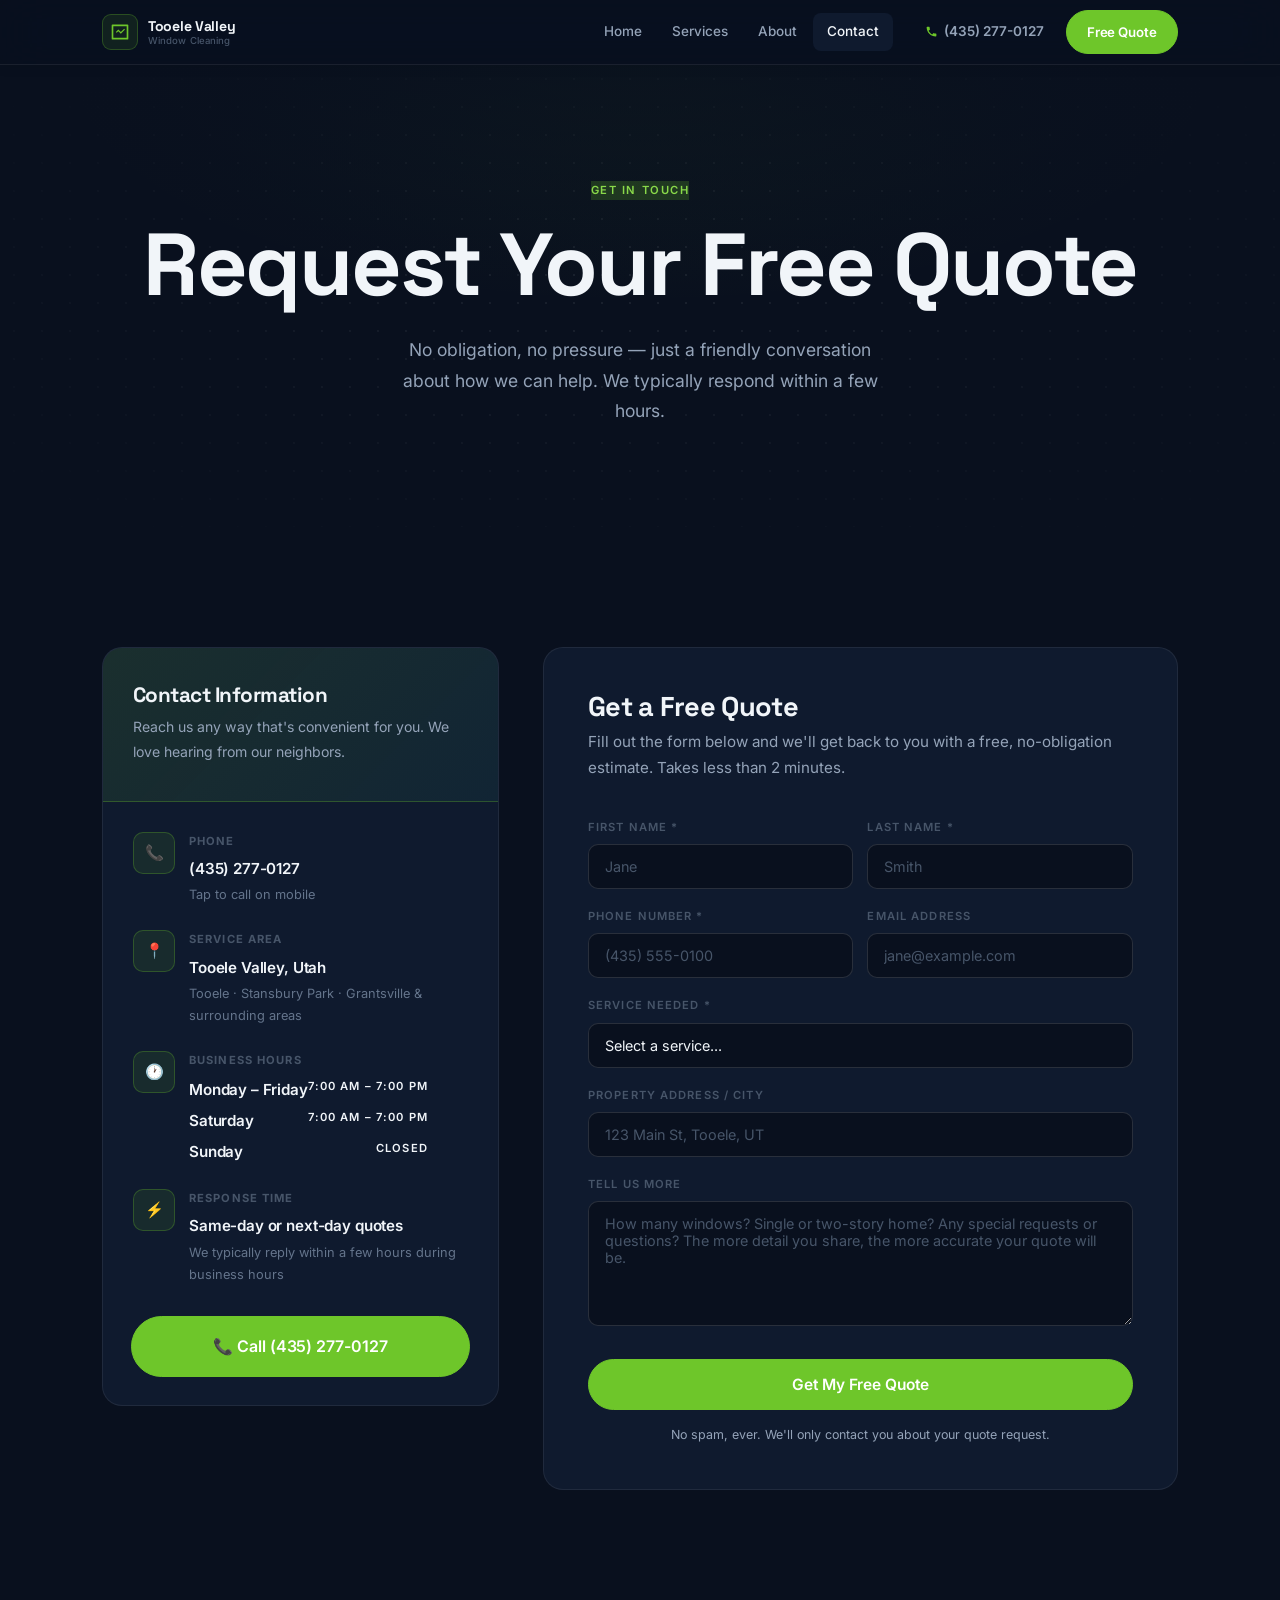
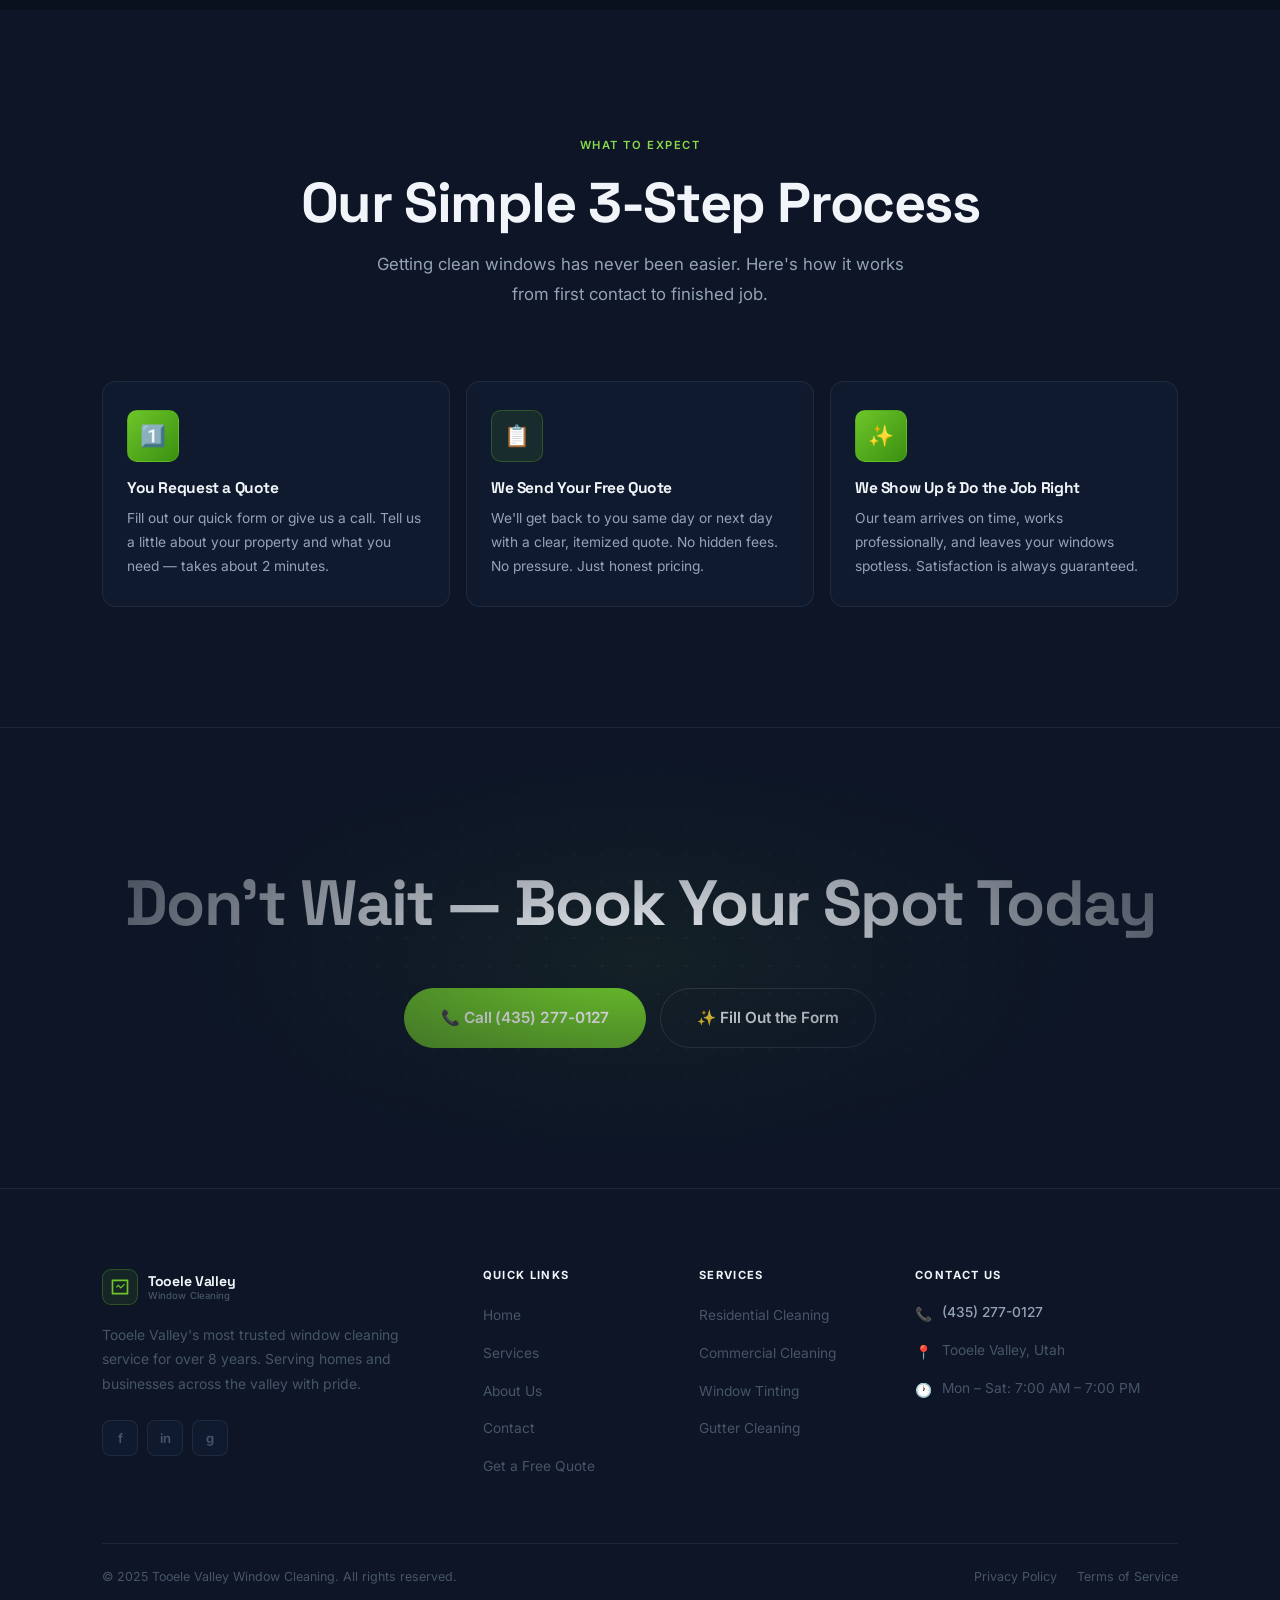
==== commit 748a2981: "Tooele" ====
--- a/contact.html
+++ b/contact.html
@@ -137,7 +137,14 @@
           <h3>Get a Free Quote</h3>
           <p>Fill out the form below and we'll get back to you with a free, no-obligation estimate. Takes less than 2 minutes.</p>
 
-          <form id="quoteForm" novalidate>
+          <form id="quoteForm" action="https://api.web3forms.com/submit" method="POST" novalidate>
+
+            <!-- Web3Forms hidden fields -->
+            <input type="hidden" name="access_key" value="949398f5-8250-4531-96a0-903d0f42bba6" />
+            <input type="hidden" name="subject" value="New Quote Request — Tooele Valley Window Cleaning" />
+            <input type="hidden" name="from_name" value="Tooele Valley Window Cleaning Website" />
+            <input type="hidden" name="redirect" value="false" />
+            <input type="checkbox" name="botcheck" style="display:none;" tabindex="-1" autocomplete="off" />
 
             <div class="form-row">
               <div class="form-group">
@@ -165,12 +172,12 @@
               <label for="service">Service Needed *</label>
               <select id="service" name="service" required>
                 <option value="" disabled selected>Select a service...</option>
-                <option value="residential">Residential Window Cleaning</option>
-                <option value="commercial">Commercial Window Cleaning</option>
-                <option value="tinting">Window Tinting</option>
-                <option value="gutters">Gutter Cleaning</option>
-                <option value="multiple">Multiple Services</option>
-                <option value="other">Not Sure / Other</option>
+                <option value="Residential Window Cleaning">Residential Window Cleaning</option>
+                <option value="Commercial Window Cleaning">Commercial Window Cleaning</option>
+                <option value="Window Tinting">Window Tinting</option>
+                <option value="Gutter Cleaning">Gutter Cleaning</option>
+                <option value="Multiple Services">Multiple Services</option>
+                <option value="Not Sure / Other">Not Sure / Other</option>
               </select>
             </div>
 
@@ -185,7 +192,7 @@
             </div>
 
             <button type="submit" class="btn btn-primary form-submit">
-              ✨ Send My Quote Request
+              Get My Free Quote
             </button>
 
             <p style="font-size:0.78rem;color:#94a3b8;text-align:center;margin-top:14px;">
@@ -197,10 +204,18 @@
           <!-- Success Message -->
           <div id="formSuccess" class="form-success">
             <div class="success-icon">✓</div>
-            <h3>Quote Request Sent!</h3>
-            <p>Thanks for reaching out! We've received your request and will get back to you within a few hours during business hours.</p>
+            <h3>Thank you!</h3>
+            <p>We will be in touch within 24 hours.</p>
             <p style="margin-top:12px;">Or if you'd prefer to talk right now:</p>
             <a href="tel:4352770127" class="btn btn-primary btn-lg" style="margin-top:16px;">📞 Call (435) 277-0127</a>
+          </div>
+
+          <!-- Error Message -->
+          <div id="formError" class="form-error">
+            <div class="error-icon">✕</div>
+            <h3>Something went wrong</h3>
+            <p>Please call us directly at <a href="tel:4352770127">(435) 277-0127</a></p>
+            <button onclick="document.getElementById('formError').classList.remove('show');" class="btn btn-outline" style="margin-top:16px;">Try Again</button>
           </div>
         </div>
 
--- a/css/style.css
+++ b/css/style.css
@@ -1067,6 +1067,13 @@
 .success-icon { width: 64px; height: 64px; background: var(--lime); border-radius: 50%; display: flex; align-items: center; justify-content: center; font-size: 1.6rem; margin: 0 auto 22px; color: #fff; }
 .form-success h3 { margin-bottom: 10px; color: var(--t1); }
 .form-success p  { color: var(--t2); }
+
+.form-error { display: none; text-align: center; padding: 40px 20px; border: 1px solid rgba(239,68,68,0.3); border-radius: var(--r-lg); background: rgba(239,68,68,0.06); margin-top: 16px; }
+.form-error.show { display: block; }
+.error-icon { width: 56px; height: 56px; background: rgba(239,68,68,0.15); border: 1.5px solid rgba(239,68,68,0.4); border-radius: 50%; display: flex; align-items: center; justify-content: center; font-size: 1.4rem; color: #f87171; margin: 0 auto 18px; }
+.form-error h3 { margin-bottom: 10px; color: var(--t1); }
+.form-error p  { color: var(--t2); }
+.form-error a  { color: var(--lime-l); text-decoration: underline; }
 
 /* ================================================
    FOOTER
